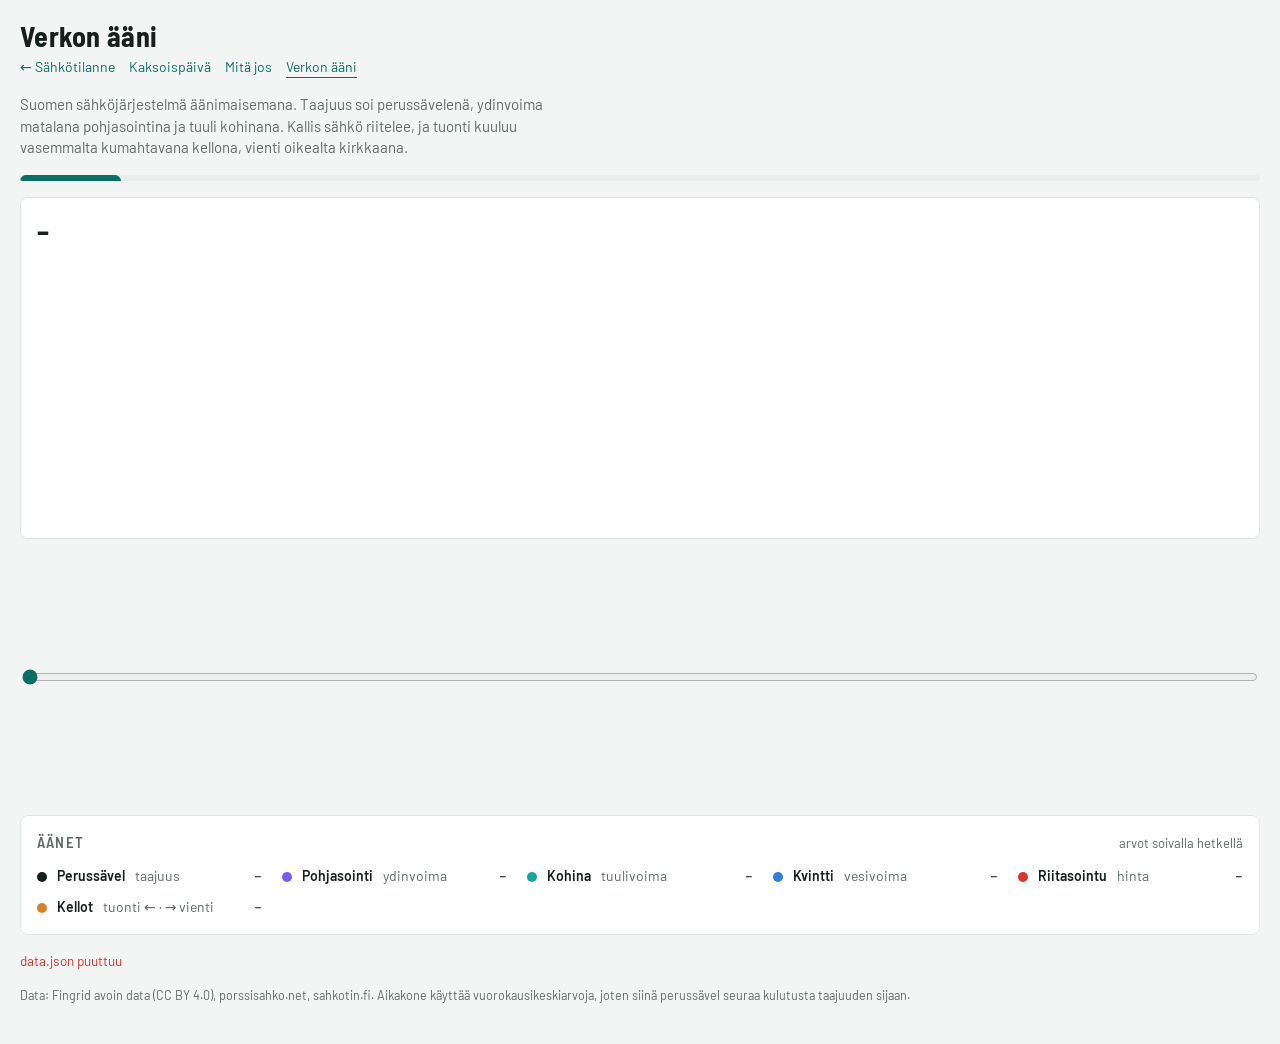
==== site/aani.html @ e2bba92e "Kaksoispäivä, Mitä jos -kone ja Verkon ääni; daily.json arkistoon Co-Authored-By: Claude Opus 5.5 <n" ====
<!doctype html>
<html lang="fi">
<head>
<meta charset="utf-8">
<meta name="viewport" content="width=device-width,initial-scale=1">
<title>Verkon ääni</title>
<link rel="stylesheet" href="https://fonts.googleapis.com/css2?family=Barlow:wght@400;500;600&family=Barlow+Semi+Condensed:wght@500;600;700&family=JetBrains+Mono:wght@400;500&display=swap">
<link rel="stylesheet" href="common.css">
<style>
.stage{position:relative;background:var(--panel);border:1px solid var(--line);border-radius:8px;overflow:hidden}
#cv{display:block;width:100%;height:340px}
.clock{position:absolute;left:16px;top:12px;font-family:var(--f-disp);font-size:28px;font-weight:700;pointer-events:none}
.clock small{display:block;font:500 13px var(--f-mono);color:var(--muted)}
.play{font:600 18px var(--f-disp);padding:10px 22px}
.bar{display:flex;flex-wrap:wrap;gap:10px 16px;align-items:center}
#scrub{flex:1 1 240px;accent-color:var(--accent)}
.voices{display:grid;grid-template-columns:repeat(auto-fit,minmax(200px,1fr));gap:10px 20px;margin:0;padding:0;list-style:none;font-size:14px}
.voices li{display:flex;gap:10px;align-items:baseline}
.voices i{flex:none;width:10px;height:10px;border-radius:50%;display:inline-block;transform:translateY(1px)}
.voices b{font-weight:600}
.voices span{color:var(--muted)}
.voices .num{margin-left:auto;color:var(--ink);font-family:var(--f-mono);font-size:13px}
@media (prefers-reduced-motion:reduce){#cv{height:200px}}
</style>
</head>
<body>
<div class="wrap">
<header>
  <div>
    <h1>Verkon ääni</h1>
    <nav class="nav"><a href="./">← Sähkötilanne</a><a href="kaksoispaiva.html">Kaksoispäivä</a><a href="mitajos.html">Mitä jos</a><a href="aani.html" aria-current="page">Verkon ääni</a></nav>
  </div>
</header>
<p class="lead">Suomen sähköjärjestelmä äänimaisemana. Taajuus soi perussävelenä, ydinvoima matalana pohjasointina ja tuuli kohinana. Kallis sähkö riitelee, ja tuonti kuuluu vasemmalta kumahtavana kellona, vienti oikealta kirkkaana.</p>

<div class="bar">
  <button class="btn primary play" id="play" type="button">▶ Soita</button>
  <select id="mode" aria-label="Tila">
    <option value="live">Viimeiset 24 h · 2 min silmukka</option>
    <option value="machine">Aikakone 2015 → nyt · 10 min</option>
  </select>
  <label class="hmeta" for="vol">Äänenvoimakkuus</label>
  <input type="range" id="vol" min="0" max="1" step="0.05" value="0.6" style="width:120px;accent-color:var(--accent)">
</div>

<div class="stage">
  <canvas id="cv" aria-label="Äänimaiseman visualisointi"></canvas>
  <div class="clock" id="clock">–<small id="clockSub"></small></div>
</div>
<input type="range" id="scrub" min="0" max="1000" value="0" aria-label="Kohta aikajanalla">

<section class="panel">
  <div class="head"><h2>Äänet</h2><span class="hmeta">arvot soivalla hetkellä</span></div>
  <ul class="voices">
    <li><i style="background:var(--ink)"></i><b>Perussävel</b> <span id="vfLbl">taajuus</span><span class="num" id="vF">–</span></li>
    <li><i style="background:var(--nuc)"></i><b>Pohjasointi</b> <span>ydinvoima</span><span class="num" id="vN">–</span></li>
    <li><i style="background:var(--wind)"></i><b>Kohina</b> <span>tuulivoima</span><span class="num" id="vW">–</span></li>
    <li><i style="background:var(--hyd)"></i><b>Kvintti</b> <span>vesivoima</span><span class="num" id="vH">–</span></li>
    <li><i style="background:var(--bad)"></i><b>Riitasointu</b> <span>hinta</span><span class="num" id="vP">–</span></li>
    <li><i style="background:var(--chp)"></i><b>Kellot</b> <span>tuonti ← · → vienti</span><span class="num" id="vI">–</span></li>
  </ul>
</section>
<div class="err" id="err"></div>
<footer>Data: Fingrid avoin data (CC BY 4.0), porssisahko.net, sahkotin.fi. Aikakone käyttää vuorokausikeskiarvoja, joten siinä perussävel seuraa kulutusta taajuuden sijaan.</footer>
</div>

<script src="lib.js"></script>
<script>
const MODES = { live:{dur:120}, machine:{dur:600} };
const A = { ctx:null, playing:false, mode:"live", frames:[], pos:0, t0:0, bellAcc:0, nodes:null };

// ---------- data ----------
async function buildLive(){
  const j=await getJSON("data.json"); if(!j) throw new Error("data.json puuttuu");
  const ser=id=>(j.rt[id]||[]);
  const at=(arr,t)=>{ let lo=0,hi=arr.length-1; if(hi<0) return null; if(t<=arr[0][0]) return arr[0][1]; if(t>=arr[hi][0]) return arr[hi][1];
    while(hi-lo>1){ const m=(lo+hi)>>1; if(arr[m][0]<=t) lo=m; else hi=m; } const a=arr[lo], b=arr[hi]; return a[1]+(b[1]-a[1])*(t-a[0])/(b[0]-a[0]); };
  const base = ser(177).length>100 ? ser(177) : ser(193);
  const prices=j.prices||[];
  const price=t=>{ const p=prices.find(p=>p[0]<=t&&t<p[1]); return p?p[2]*10/1.255:null; };
  return base.map(([t])=>({ t, f:at(ser(177),t), c:at(ser(193),t), w:at(ser(181),t), n:at(ser(188),t), h:at(ser(191),t), i:-(at(ser(194),t)||0), p:price(t),
    label:new Date(t).toLocaleTimeString("fi-FI",{hour:"2-digit",minute:"2-digit"}), sub:new Date(t).toLocaleDateString("fi-FI",{weekday:"short",day:"numeric",month:"numeric"}) }));
}
async function buildMachine(){
  const rows=await loadDaily(); if(!rows.length) throw new Error("Arkistoa ei löytynyt");
  return rows.map(r=>({ t:Date.parse(r.d), f:null, c:r.c, w:r.w, n:r.n, h:r.h, i:r.i, p:r.p,
    label:fiDate(r.d,{day:"numeric",month:"numeric",year:"numeric"}), sub:fiDate(r.d,{weekday:"long"}) }));
}
function frameAt(pos){
  if(!isFinite(pos)) pos=0;
  const F=A.frames, i=Math.min(F.length-2, Math.max(0, Math.floor(pos))), u=pos-i, a=F[i], b=F[i+1]||a;
  const L=k=> a[k]==null ? b[k] : b[k]==null ? a[k] : a[k]+(b[k]-a[k])*u;
  return { f:L("f"), c:L("c"), w:L("w"), n:L("n"), h:L("h"), i:L("i"), p:L("p"), label:a.label, sub:a.sub };
}

// ---------- ääni ----------
function noiseBuffer(ctx){
  const len=ctx.sampleRate*3, buf=ctx.createBuffer(2,len,ctx.sampleRate);
  for(let ch=0;ch<2;ch++){ const d=buf.getChannelData(ch); let b=0; for(let i=0;i<len;i++){ b=0.97*b+0.03*(Math.random()*2-1); d[i]=b*4; } }
  return buf;
}
function setup(){
  const ctx=new (window.AudioContext||window.webkitAudioContext)();
  const master=ctx.createGain(); master.gain.value=+$("vol").value;
  const comp=ctx.createDynamicsCompressor(); master.connect(comp).connect(ctx.destination);
  const verb=ctx.createConvolver(); { const len=ctx.sampleRate*2.5, ir=ctx.createBuffer(2,len,ctx.sampleRate); for(let c=0;c<2;c++){ const d=ir.getChannelData(c); for(let i=0;i<len;i++) d[i]=(Math.random()*2-1)*Math.pow(1-i/len,3); } verb.buffer=ir; }
  const wet=ctx.createGain(); wet.gain.value=0.35; verb.connect(wet).connect(master);
  const osc=(type,freq,dest,g=0)=>{ const o=ctx.createOscillator(); o.type=type; o.frequency.value=freq; const gn=ctx.createGain(); gn.gain.value=g; o.connect(gn).connect(dest); o.start(); return {o,g:gn}; };
  // pohjasointi: kaksi hieman eri vireistä sahaa alipäästön läpi
  const lp=ctx.createBiquadFilter(); lp.type="lowpass"; lp.frequency.value=260; lp.connect(master); lp.connect(verb);
  const nucA=osc("sawtooth",55,lp), nucB=osc("sawtooth",55.4,lp);
  // perussävel ja riitasointu
  const tone=osc("sine",220,master), toneVerb=ctx.createGain(); toneVerb.gain.value=0.5; tone.g.connect(toneVerb).connect(verb);
  const dis=osc("triangle",311,master); dis.g.connect(verb);
  const hyd=osc("sine",330,master); hyd.g.connect(verb);
  const crystal=osc("sine",1760,verb);
  // tuuli
  const ns=ctx.createBufferSource(); ns.buffer=noiseBuffer(ctx); ns.loop=true;
  const bp=ctx.createBiquadFilter(); bp.type="bandpass"; bp.Q.value=0.8; bp.frequency.value=500;
  const wg=ctx.createGain(); wg.gain.value=0; ns.connect(bp).connect(wg); wg.connect(master); wg.connect(verb); ns.start();
  A.nodes={ctx,master,nucA,nucB,tone,dis,hyd,crystal,bp,wg,verb};
}
function bell(freq, pan){
  const {ctx,master,verb}=A.nodes, t=ctx.currentTime;
  const o=ctx.createOscillator(), o2=ctx.createOscillator(), g=ctx.createGain(), p=ctx.createStereoPanner();
  o.type="sine"; o.frequency.value=freq; o2.type="sine"; o2.frequency.value=freq*2.76;
  const g2=ctx.createGain(); g2.gain.value=0.3; o2.connect(g2).connect(g);
  g.gain.setValueAtTime(0.0001,t); g.gain.exponentialRampToValueAtTime(0.09,t+0.01); g.gain.exponentialRampToValueAtTime(0.0001,t+2.4);
  p.pan.value=pan; o.connect(g).connect(p); p.connect(master); p.connect(verb);
  o.start(t); o2.start(t); o.stop(t+2.5); o2.stop(t+2.5);
}
const clamp=(x,a=0,b=1)=>Math.max(a,Math.min(b,x));
function voice(fr, dt){
  const N=A.nodes, t=N.ctx.currentTime, k=0.25;
  const base = fr.f!=null ? 220*Math.pow(2,(fr.f-50)*5) : 165*Math.pow(2,((fr.c||9500)-9500)/4000);
  N.tone.o.frequency.setTargetAtTime(base,t,k); N.tone.g.gain.setTargetAtTime(0.07,t,k);
  N.dis.o.frequency.setTargetAtTime(base*1.414,t,k); N.dis.g.gain.setTargetAtTime(clamp(((fr.p??0)-80)/250)*0.06,t,k);
  N.hyd.o.frequency.setTargetAtTime(base*1.5,t,k); N.hyd.g.gain.setTargetAtTime(clamp((fr.h||0)/3200)*0.035,t,k);
  N.crystal.g.gain.setTargetAtTime((fr.p!=null&&fr.p<=0)?0.025:0,t,k);
  const nucG=clamp((fr.n||0)/4400)*0.06; N.nucA.g.gain.setTargetAtTime(nucG,t,k); N.nucB.g.gain.setTargetAtTime(nucG,t,k);
  const wn=clamp((fr.w||0)/(A.mode==="live"?8000:6000));
  N.wg.gain.setTargetAtTime(wn*0.22,t,k); N.bp.frequency.setTargetAtTime(300+wn*1400,t,k);
  A.bellAcc += Math.abs(fr.i||0)/1000*dt*0.8;
  if(A.bellAcc>=1){ A.bellAcc=0; (fr.i||0)>0 ? bell(196,-0.7) : bell(784,0.7); }
}

// ---------- kuva ----------
const cv=$("cv"), g2=cv.getContext("2d");
function draw(){
  const dpr=devicePixelRatio||1, W=cv.clientWidth, H=cv.clientHeight;
  if(!W||!H) return;
  if(cv.width!==W*dpr){ cv.width=W*dpr; cv.height=H*dpr; }
  g2.setTransform(dpr,0,0,dpr,0,0); g2.clearRect(0,0,W,H);
  const F=A.frames; if(F.length<2) return;
  const ch=[ {k:"n",c:"--nuc",max:4600}, {k:"h",c:"--hyd",max:3300}, {k:"w",c:"--wind",max:A.mode==="live"?8000:6000}, {k:"p",c:"--bad",max:300}, {k:"i",c:"--chp",max:4000,sym:true} ];
  const top=60, band=(H-top-16)/ch.length, span=A.mode==="live"?120:200;   // näkyvä ikkuna kehyksinä
  const x0=A.pos-span*0.75;
  ch.forEach((c,ci)=>{
    const y0=top+ci*band, col=css(c.c);
    g2.strokeStyle=css("--grid"); g2.lineWidth=1; g2.beginPath(); g2.moveTo(0,y0+band-2); g2.lineTo(W,y0+band-2); g2.stroke();
    g2.beginPath(); let started=false;
    for(let px=0;px<=W;px+=2){
      const pos=x0+px/W*span; if(pos<0||pos>F.length-1) continue;
      const v=frameAt(pos)[c.k]; if(v==null) continue;
      const nv=c.sym ? 0.5+clamp(v/c.max,-1,1)/2 : clamp(v/c.max);
      const y=y0+band-4-nv*(band-8);
      started?g2.lineTo(px,y):(g2.moveTo(px,y),started=true);
    }
    g2.strokeStyle=col; g2.lineWidth=2; g2.globalAlpha=1; g2.stroke();
  });
  const ph=W*0.75; g2.strokeStyle=css("--ink"); g2.globalAlpha=.6; g2.lineWidth=1.5; g2.beginPath(); g2.moveTo(ph,top-6); g2.lineTo(ph,H-10); g2.stroke(); g2.globalAlpha=1;
  // taajuuspallo
  const fr=frameAt(A.pos);
  if(fr.f!=null){ const dx=clamp((fr.f-50)/0.1,-1,1); g2.fillStyle=Math.abs(fr.f-50)>0.1?css("--bad"):css("--accent"); g2.beginPath(); g2.arc(W-90+dx*60,30,8,0,7); g2.fill();
    g2.fillStyle=css("--muted"); g2.font="11px "+css("--f-mono"); g2.textAlign="center"; g2.fillText("49,9",W-150,52); g2.fillText("50,0",W-90,52); g2.fillText("50,1",W-30,52); }
}
function readout(fr){
  $("clock").firstChild.textContent=fr.label; $("clockSub").textContent=fr.sub||"";
  $("vF").textContent = fr.f!=null ? fmt(fr.f,3)+" Hz" : fmt(fr.c)+" MW"; $("vfLbl").textContent = fr.f!=null ? "taajuus" : "kulutus";
  $("vN").textContent=fmt(fr.n)+" MW"; $("vW").textContent=fmt(fr.w)+" MW"; $("vH").textContent=fmt(fr.h)+" MW";
  $("vP").textContent=fr.p==null?"–":fmt(fr.p,1)+" €/MWh"; $("vI").textContent=(fr.i>=0?"← ":"→ ")+fmt(Math.abs(fr.i||0))+" MW";
}

// ---------- ohjaus ----------
let last=0;
function loop(now){
  if(A.playing){
    const dt=Math.min(0.1,(now-last)/1000); last=now;
    A.pos += dt*(A.frames.length-1)/MODES[A.mode].dur;
    if(A.pos>=A.frames.length-1) A.pos = A.mode==="live" ? 0 : A.frames.length-1;
    if(A.mode==="machine" && A.pos>=A.frames.length-1) stop();
    const fr=frameAt(A.pos); voice(fr,dt); readout(fr);
    $("scrub").value=Math.round(A.pos/(A.frames.length-1)*1000);
  }
  draw();
  requestAnimationFrame(loop);
}
async function load(mode){
  A.mode=mode; $("err").textContent="";
  try{ A.frames = mode==="live" ? await buildLive() : await buildMachine(); }
  catch(e){ A.frames=[]; $("err").textContent=e.message; return; }
  A.pos = 0; readout(frameAt(0));
}
function stop(){ A.playing=false; $("play").textContent="▶ Soita"; if(A.nodes) A.nodes.master.gain.setTargetAtTime(0,A.nodes.ctx.currentTime,0.2); }
$("play").onclick=async()=>{
  if(!A.frames.length) return;
  if(A.playing){ stop(); return; }
  if(!A.nodes) setup();
  await A.nodes.ctx.resume();
  A.nodes.master.gain.setTargetAtTime(+$("vol").value,A.nodes.ctx.currentTime,0.3);
  if(A.mode==="machine" && A.pos>=A.frames.length-1) A.pos=0;
  A.playing=true; last=performance.now(); $("play").textContent="❚❚ Pysäytä";
};
$("vol").oninput=()=>{ if(A.nodes&&A.playing) A.nodes.master.gain.setTargetAtTime(+$("vol").value,A.nodes.ctx.currentTime,0.1); };
$("mode").onchange=async()=>{ const was=A.playing; stop(); await load($("mode").value); if(was) $("play").click(); };
$("scrub").oninput=()=>{ if(A.frames.length){ A.pos=+$("scrub").value/1000*(A.frames.length-1); readout(frameAt(A.pos)); } };
load("live").then(()=>requestAnimationFrame(loop));
</script>
</body>
</html>
---- site/common.css ----
/* Layout: control-room board. Status strip on top, then "nyt" tiles, mix + transfers, 48 h outlook, reserves. */
:root{
  --bg:#f3f5f4; --panel:#ffffff; --ink:#15201d; --muted:#5d6b67; --line:#dfe5e3; --grid:#e9eeec;
  --accent:#0b6e63;
  --nuc:#7a5af5; --hyd:#2f7fd8; --wind:#16a39a; --chp:#d9822b; --ind:#b4542f; --oth:#9aa5a2; --sun:#e6b400;
  --ok:#1f9d55; --warn:#d99a00; --bad:#d4372c; --blk:#222; --rest:#2f6fd8;
  --pos:#1f9d55; --neg:#d4372c;
  --f-disp:"Barlow Semi Condensed","Arial Narrow",Arial,sans-serif;
  --f-body:"Barlow",system-ui,-apple-system,"Segoe UI",sans-serif;
  --f-mono:"JetBrains Mono",ui-monospace,Menlo,Consolas,monospace;
  color-scheme:light;
}
@media (prefers-color-scheme:dark){:root:not([data-theme="light"]){
  --bg:#0e1514; --panel:#151f1d; --ink:#e4ece9; --muted:#8e9d99; --line:#24312e; --grid:#1d2826;
  --accent:#3cc2b1; --nuc:#9c86ff; --hyd:#5aa2f0; --wind:#2cc4b9; --chp:#f0a050; --ind:#d77551; --oth:#6f7d79; --sun:#f2cc3a;
  --ok:#3ccf7a; --warn:#f0b730; --bad:#ff6355; --blk:#000; --rest:#5a95f0; --pos:#3ccf7a; --neg:#ff6355;
  color-scheme:dark}}
:root[data-theme="dark"]{
  --bg:#0e1514; --panel:#151f1d; --ink:#e4ece9; --muted:#8e9d99; --line:#24312e; --grid:#1d2826;
  --accent:#3cc2b1; --nuc:#9c86ff; --hyd:#5aa2f0; --wind:#2cc4b9; --chp:#f0a050; --ind:#d77551; --oth:#6f7d79; --sun:#f2cc3a;
  --ok:#3ccf7a; --warn:#f0b730; --bad:#ff6355; --blk:#000; --rest:#5a95f0; --pos:#3ccf7a; --neg:#ff6355;
  color-scheme:dark}
*{box-sizing:border-box}
html,body{margin:0}
body{background:var(--bg);color:var(--ink);font:15px/1.45 var(--f-body);
  padding-left:max(16px,env(safe-area-inset-left,0px));padding-right:max(16px,env(safe-area-inset-right,0px));padding-block:16px 40px}
.wrap{max-width:1240px;margin:0 auto;display:flex;flex-direction:column;gap:16px}
h1,h2{font-family:var(--f-disp);margin:0;text-wrap:balance}
h1{font-size:28px;font-weight:700;letter-spacing:.01em}
h2{font-size:15px;font-weight:600;text-transform:uppercase;letter-spacing:.08em;color:var(--muted)}
.mono,.num{font-family:var(--f-mono);font-variant-numeric:tabular-nums}
header{display:flex;flex-wrap:wrap;align-items:center;justify-content:space-between;gap:12px}
.hmeta{display:flex;flex-wrap:wrap;gap:10px;align-items:center;color:var(--muted);font-size:13px}
button,input{font:inherit}
.btn{border:1px solid var(--line);background:var(--panel);color:var(--ink);border-radius:6px;padding:6px 12px;cursor:pointer}
.btn:hover{border-color:var(--accent)}
.btn:focus-visible,input:focus-visible{outline:2px solid var(--accent);outline-offset:2px}
.btn.primary{background:var(--accent);border-color:var(--accent);color:var(--bg)}

.status{display:flex;align-items:center;gap:14px;background:var(--panel);border:1px solid var(--line);border-radius:8px;padding:12px 16px;flex-wrap:wrap}
.lamp{width:14px;height:14px;border-radius:50%;background:var(--oth);box-shadow:0 0 0 4px color-mix(in srgb,var(--oth) 25%,transparent);flex:none}
.status b{font-family:var(--f-disp);font-size:18px}
.status .sub{color:var(--muted);font-size:13px}

.tiles{display:grid;grid-template-columns:repeat(auto-fit,minmax(170px,1fr));gap:1px;background:var(--line);border:1px solid var(--line);border-radius:8px;overflow:hidden}
.tile{background:var(--panel);padding:14px 16px;display:flex;flex-direction:column;gap:2px;min-width:0}
.tile .lbl{font-size:12px;text-transform:uppercase;letter-spacing:.07em;color:var(--muted)}
.tile .val{font-family:var(--f-disp);font-size:32px;font-weight:600;line-height:1.1;font-variant-numeric:tabular-nums}
.tile .val small{font-size:15px;font-weight:500;color:var(--muted);margin-left:4px}
.tile .note{font-size:12.5px;color:var(--muted)}

.grid2{display:grid;grid-template-columns:minmax(0,1.7fr) minmax(0,1fr);gap:16px}
@media (max-width:860px){.grid2{grid-template-columns:minmax(0,1fr)}}
.panel{background:var(--panel);border:1px solid var(--line);border-radius:8px;padding:16px;display:flex;flex-direction:column;gap:12px;min-width:0}
.panel .head{display:flex;justify-content:space-between;align-items:baseline;gap:8px;flex-wrap:wrap}
.legend{display:flex;flex-wrap:wrap;gap:6px 14px;font-size:13px}
.legend span{display:inline-flex;align-items:center;gap:6px}
.legend i{width:10px;height:10px;border-radius:2px;display:inline-block}
.legend .num{color:var(--muted)}
.chart{width:100%;min-height:200px}
.chart svg{display:block;width:100%;height:auto}
.chart text{fill:var(--muted);font:11px var(--f-mono)}

.insights{display:flex;flex-direction:column;gap:8px;margin:0;padding:0;list-style:none}
.insights li{display:flex;gap:10px;align-items:flex-start;font-size:14.5px}
.insights li::before{content:"";flex:none;width:8px;height:8px;margin-top:7px;border-radius:50%;background:var(--sev,var(--accent))}

table{width:100%;border-collapse:collapse;font-size:14px}
td,th{padding:6px 4px;border-bottom:1px solid var(--grid);text-align:left}
th{font-weight:500;color:var(--muted);font-size:12px;text-transform:uppercase;letter-spacing:.06em}
td.num,th.num{text-align:right}

.err{color:var(--bad);font-size:13.5px}
.empty{color:var(--muted);font-size:14px;padding:30px 0;text-align:center}
footer{color:var(--muted);font-size:12.5px}
footer a{color:var(--accent)}
@media (prefers-reduced-motion:reduce){*{transition:none!important}}

.chip{display:inline-block;font-size:11.5px;font-weight:600;letter-spacing:.04em;text-transform:uppercase;padding:2px 7px;border-radius:999px;border:1px solid currentColor;white-space:nowrap}
.chip.on{color:var(--bad)} .chip.plan{color:var(--warn)} .chip.soon{color:var(--muted)}
.bar{height:6px;border-radius:3px;background:var(--grid);overflow:hidden;min-width:60px}
.bar i{display:block;height:100%;background:var(--bad)}
.umm td{vertical-align:top}
.umm .reason{color:var(--muted);font-size:12.5px}
.stale{color:var(--warn)}
.hctl{display:flex;flex-wrap:wrap;gap:8px;align-items:center}
.hctl input{font:14px var(--f-mono);padding:5px 8px;border:1px solid var(--line);border-radius:6px;background:var(--panel);color:var(--ink)}
.seg{display:inline-flex}
.seg .btn{border-radius:0}.seg .btn:first-child{border-radius:6px 0 0 6px}.seg .btn:last-child{border-radius:0 6px 6px 0;margin-left:-1px}
.seg .btn[aria-pressed="true"]{background:var(--accent);border-color:var(--accent);color:var(--bg)}
#hTiles .val{font-size:24px}
.util{display:grid;grid-template-columns:minmax(90px,auto) minmax(0,1fr) auto auto;gap:10px 14px;align-items:center}
.util .nm{font-weight:500}
.util .sub{display:block;font-size:12px;color:var(--muted);font-weight:400}
.util .track{position:relative;height:14px;border-radius:3px;background:var(--grid);overflow:hidden}
.util .range{position:absolute;top:0;bottom:0;opacity:.28}
.util .fill{position:absolute;left:0;top:3px;bottom:3px;border-radius:2px}
.util .avail{position:absolute;top:-1px;bottom:-1px;width:0;border-left:2px dashed var(--ink)}
.util .mw{font-family:var(--f-mono);font-size:13px;color:var(--muted);text-align:right;white-space:nowrap}
.util .pct{font-family:var(--f-disp);font-size:20px;font-weight:600;text-align:right;min-width:3.2em;font-variant-numeric:tabular-nums}
@media (max-width:560px){.util{grid-template-columns:minmax(0,1fr) auto}.util .track{grid-column:1/-1;order:3}.util .mw{display:none}}
/* alasivut */
.nav{display:flex;flex-wrap:wrap;gap:6px 14px;font-size:14px}
.nav a{color:var(--accent);text-decoration:none;border-bottom:1px solid transparent}
.nav a:hover,.nav a[aria-current="page"]{border-bottom-color:var(--accent)}
.lead{max-width:68ch;color:var(--muted);margin:0}
.slider{display:grid;grid-template-columns:minmax(0,1fr) auto;gap:2px 10px;align-items:center}
.slider label{font-weight:500}
.slider output{font-family:var(--f-mono);font-variant-numeric:tabular-nums;color:var(--accent);text-align:right}
.slider input{grid-column:1/-1;width:100%;accent-color:var(--accent)}
.slider small{grid-column:1/-1;color:var(--muted);font-size:12.5px}
.controls{display:grid;grid-template-columns:repeat(auto-fit,minmax(220px,1fr));gap:16px 24px}
.delta.up{color:var(--bad)} .delta.down{color:var(--ok)}
select{font:14px var(--f-body);padding:5px 8px;border:1px solid var(--line);border-radius:6px;background:var(--panel);color:var(--ink)}
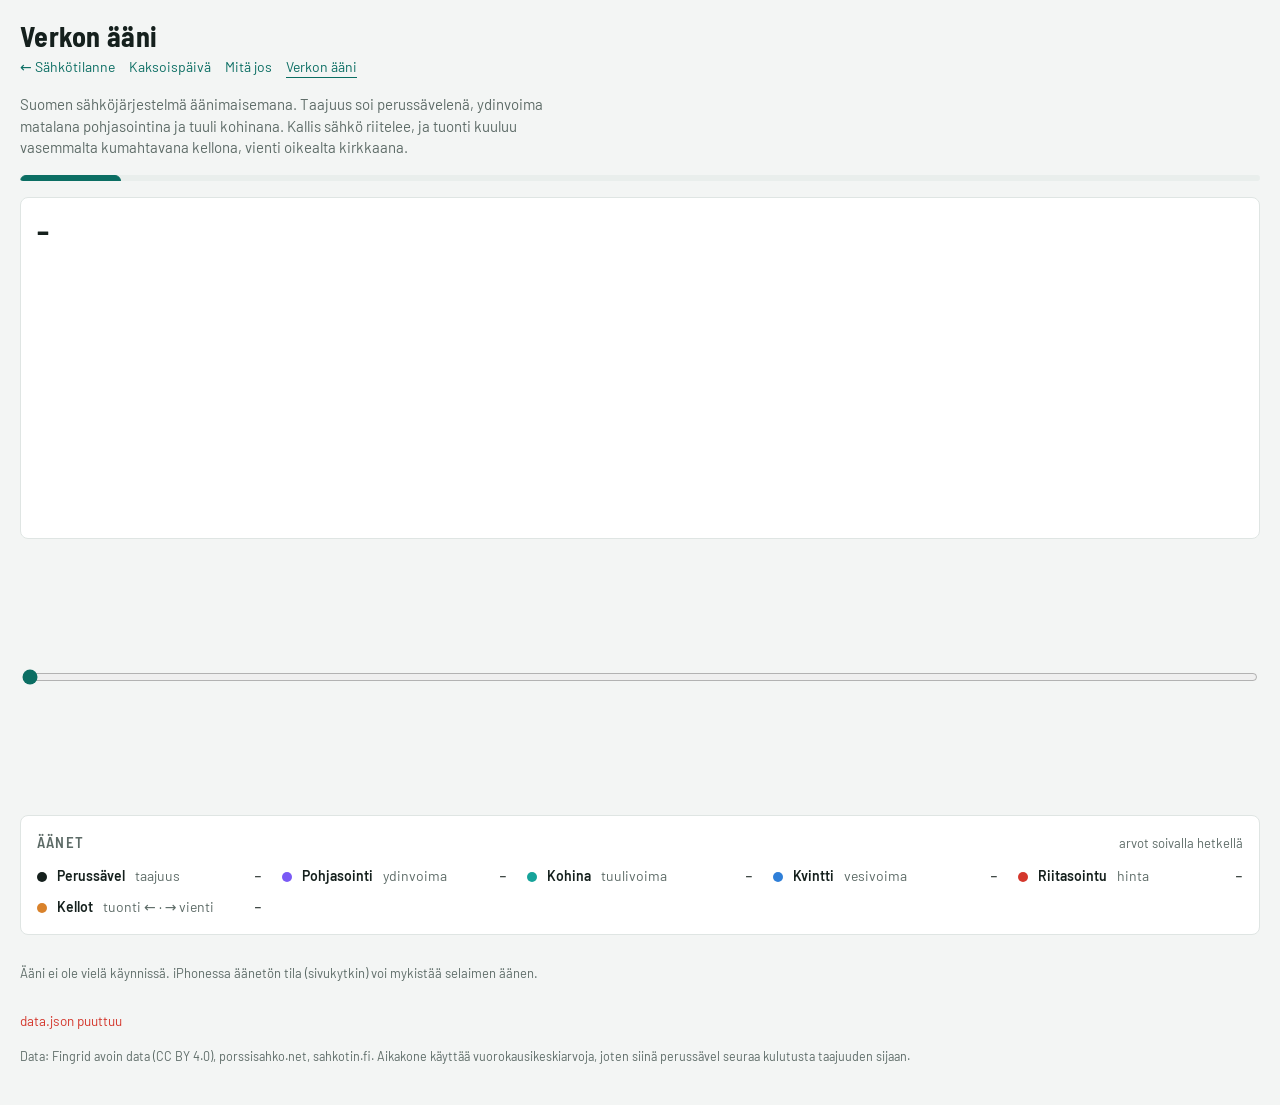
==== commit cbb234f6: "Verkon ääni: kovemmat tasot, puhelimelle kuuluva pohjasointi, iOS-äänettömän tilan ohitus ja tilariv" ====
--- a/site/aani.html
+++ b/site/aani.html
@@ -40,7 +40,7 @@
     <option value="machine">Aikakone 2015 → nyt · 10 min</option>
   </select>
   <label class="hmeta" for="vol">Äänenvoimakkuus</label>
-  <input type="range" id="vol" min="0" max="1" step="0.05" value="0.6" style="width:120px;accent-color:var(--accent)">
+  <input type="range" id="vol" min="0" max="1" step="0.05" value="0.8" style="width:120px;accent-color:var(--accent)">
 </div>
 
 <div class="stage">
@@ -60,6 +60,7 @@
     <li><i style="background:var(--chp)"></i><b>Kellot</b> <span>tuonti ← · → vienti</span><span class="num" id="vI">–</span></li>
   </ul>
 </section>
+<p class="hmeta" id="audioState" role="status">Ääni ei ole vielä käynnissä. iPhonessa äänetön tila (sivukytkin) voi mykistää selaimen äänen.</p>
 <div class="err" id="err"></div>
 <footer>Data: Fingrid avoin data (CC BY 4.0), porssisahko.net, sahkotin.fi. Aikakone käyttää vuorokausikeskiarvoja, joten siinä perussävel seuraa kulutusta taajuuden sijaan.</footer>
 </div>
@@ -102,15 +103,15 @@
 function setup(){
   const ctx=new (window.AudioContext||window.webkitAudioContext)();
   const master=ctx.createGain(); master.gain.value=+$("vol").value;
-  const comp=ctx.createDynamicsCompressor(); master.connect(comp).connect(ctx.destination);
+  const comp=ctx.createDynamicsCompressor(); const makeup=ctx.createGain(); makeup.gain.value=2.2; master.connect(comp).connect(makeup).connect(ctx.destination);
   const verb=ctx.createConvolver(); { const len=ctx.sampleRate*2.5, ir=ctx.createBuffer(2,len,ctx.sampleRate); for(let c=0;c<2;c++){ const d=ir.getChannelData(c); for(let i=0;i<len;i++) d[i]=(Math.random()*2-1)*Math.pow(1-i/len,3); } verb.buffer=ir; }
   const wet=ctx.createGain(); wet.gain.value=0.35; verb.connect(wet).connect(master);
   const osc=(type,freq,dest,g=0)=>{ const o=ctx.createOscillator(); o.type=type; o.frequency.value=freq; const gn=ctx.createGain(); gn.gain.value=g; o.connect(gn).connect(dest); o.start(); return {o,g:gn}; };
   // pohjasointi: kaksi hieman eri vireistä sahaa alipäästön läpi
-  const lp=ctx.createBiquadFilter(); lp.type="lowpass"; lp.frequency.value=260; lp.connect(master); lp.connect(verb);
-  const nucA=osc("sawtooth",55,lp), nucB=osc("sawtooth",55.4,lp);
+  const lp=ctx.createBiquadFilter(); lp.type="lowpass"; lp.frequency.value=700; lp.connect(master); lp.connect(verb);
+  const nucA=osc("sawtooth",110,lp), nucB=osc("sawtooth",110.6,lp);
   // perussävel ja riitasointu
-  const tone=osc("sine",220,master), toneVerb=ctx.createGain(); toneVerb.gain.value=0.5; tone.g.connect(toneVerb).connect(verb);
+  const tone=osc("triangle",220,master), toneVerb=ctx.createGain(); toneVerb.gain.value=0.5; tone.g.connect(toneVerb).connect(verb);
   const dis=osc("triangle",311,master); dis.g.connect(verb);
   const hyd=osc("sine",330,master); hyd.g.connect(verb);
   const crystal=osc("sine",1760,verb);
@@ -125,7 +126,7 @@
   const o=ctx.createOscillator(), o2=ctx.createOscillator(), g=ctx.createGain(), p=ctx.createStereoPanner();
   o.type="sine"; o.frequency.value=freq; o2.type="sine"; o2.frequency.value=freq*2.76;
   const g2=ctx.createGain(); g2.gain.value=0.3; o2.connect(g2).connect(g);
-  g.gain.setValueAtTime(0.0001,t); g.gain.exponentialRampToValueAtTime(0.09,t+0.01); g.gain.exponentialRampToValueAtTime(0.0001,t+2.4);
+  g.gain.setValueAtTime(0.0001,t); g.gain.exponentialRampToValueAtTime(0.22,t+0.01); g.gain.exponentialRampToValueAtTime(0.0001,t+2.4);
   p.pan.value=pan; o.connect(g).connect(p); p.connect(master); p.connect(verb);
   o.start(t); o2.start(t); o.stop(t+2.5); o2.stop(t+2.5);
 }
@@ -133,13 +134,13 @@
 function voice(fr, dt){
   const N=A.nodes, t=N.ctx.currentTime, k=0.25;
   const base = fr.f!=null ? 220*Math.pow(2,(fr.f-50)*5) : 165*Math.pow(2,((fr.c||9500)-9500)/4000);
-  N.tone.o.frequency.setTargetAtTime(base,t,k); N.tone.g.gain.setTargetAtTime(0.07,t,k);
-  N.dis.o.frequency.setTargetAtTime(base*1.414,t,k); N.dis.g.gain.setTargetAtTime(clamp(((fr.p??0)-80)/250)*0.06,t,k);
-  N.hyd.o.frequency.setTargetAtTime(base*1.5,t,k); N.hyd.g.gain.setTargetAtTime(clamp((fr.h||0)/3200)*0.035,t,k);
+  N.tone.o.frequency.setTargetAtTime(base,t,k); N.tone.g.gain.setTargetAtTime(0.16,t,k);
+  N.dis.o.frequency.setTargetAtTime(base*1.414,t,k); N.dis.g.gain.setTargetAtTime(clamp(((fr.p??0)-80)/250)*0.12,t,k);
+  N.hyd.o.frequency.setTargetAtTime(base*1.5,t,k); N.hyd.g.gain.setTargetAtTime(clamp((fr.h||0)/3200)*0.07,t,k);
   N.crystal.g.gain.setTargetAtTime((fr.p!=null&&fr.p<=0)?0.025:0,t,k);
-  const nucG=clamp((fr.n||0)/4400)*0.06; N.nucA.g.gain.setTargetAtTime(nucG,t,k); N.nucB.g.gain.setTargetAtTime(nucG,t,k);
+  const nucG=clamp((fr.n||0)/4400)*0.09; N.nucA.g.gain.setTargetAtTime(nucG,t,k); N.nucB.g.gain.setTargetAtTime(nucG,t,k);
   const wn=clamp((fr.w||0)/(A.mode==="live"?8000:6000));
-  N.wg.gain.setTargetAtTime(wn*0.22,t,k); N.bp.frequency.setTargetAtTime(300+wn*1400,t,k);
+  N.wg.gain.setTargetAtTime(0.02+wn*0.35,t,k); N.bp.frequency.setTargetAtTime(300+wn*1400,t,k);
   A.bellAcc += Math.abs(fr.i||0)/1000*dt*0.8;
   if(A.bellAcc>=1){ A.bellAcc=0; (fr.i||0)>0 ? bell(196,-0.7) : bell(784,0.7); }
 }
@@ -202,11 +203,23 @@
   A.pos = 0; readout(frameAt(0));
 }
 function stop(){ A.playing=false; $("play").textContent="▶ Soita"; if(A.nodes) A.nodes.master.gain.setTargetAtTime(0,A.nodes.ctx.currentTime,0.2); }
+// iOS: hiljainen <audio>-silmukka siirtää äänen mediakanavalle, jolloin äänetön tila ei mykistä Web Audiota
+function unlockIOS(){
+  if(A.unlock) return;
+  const sr=8000, n=sr/2, buf=new ArrayBuffer(44+n*2), v=new DataView(buf), w=(o,str)=>[...str].forEach((c,i)=>v.setUint8(o+i,c.charCodeAt(0)));
+  w(0,"RIFF"); v.setUint32(4,36+n*2,true); w(8,"WAVEfmt "); v.setUint32(16,16,true); v.setUint16(20,1,true); v.setUint16(22,1,true);
+  v.setUint32(24,sr,true); v.setUint32(28,sr*2,true); v.setUint16(32,2,true); v.setUint16(34,16,true); w(36,"data"); v.setUint32(40,n*2,true);
+  const el=document.createElement("audio"); el.src=URL.createObjectURL(new Blob([buf],{type:"audio/wav"})); el.loop=true; el.setAttribute("playsinline","");
+  el.play().catch(()=>{}); A.unlock=el;
+}
+function audioStatus(msg){ $("audioState").textContent=msg; }
 $("play").onclick=async()=>{
-  if(!A.frames.length) return;
+  if(!A.frames.length){ audioStatus("Dataa ei ole ladattu, joten soitettavaa ei ole. Päivitä sivu."); return; }
   if(A.playing){ stop(); return; }
   if(!A.nodes) setup();
-  await A.nodes.ctx.resume();
+  unlockIOS();
+  try{ await A.nodes.ctx.resume(); }catch(e){}
+  audioStatus(A.nodes.ctx.state==="running" ? "Ääni käynnissä. Jos et kuule mitään, tarkista laitteen äänenvoimakkuus ja iPhonessa äänetön tila." : `Selain ei käynnistänyt ääntä (tila: ${A.nodes.ctx.state}). Kokeile painaa Soita uudelleen.`);
   A.nodes.master.gain.setTargetAtTime(+$("vol").value,A.nodes.ctx.currentTime,0.3);
   if(A.mode==="machine" && A.pos>=A.frames.length-1) A.pos=0;
   A.playing=true; last=performance.now(); $("play").textContent="❚❚ Pysäytä";
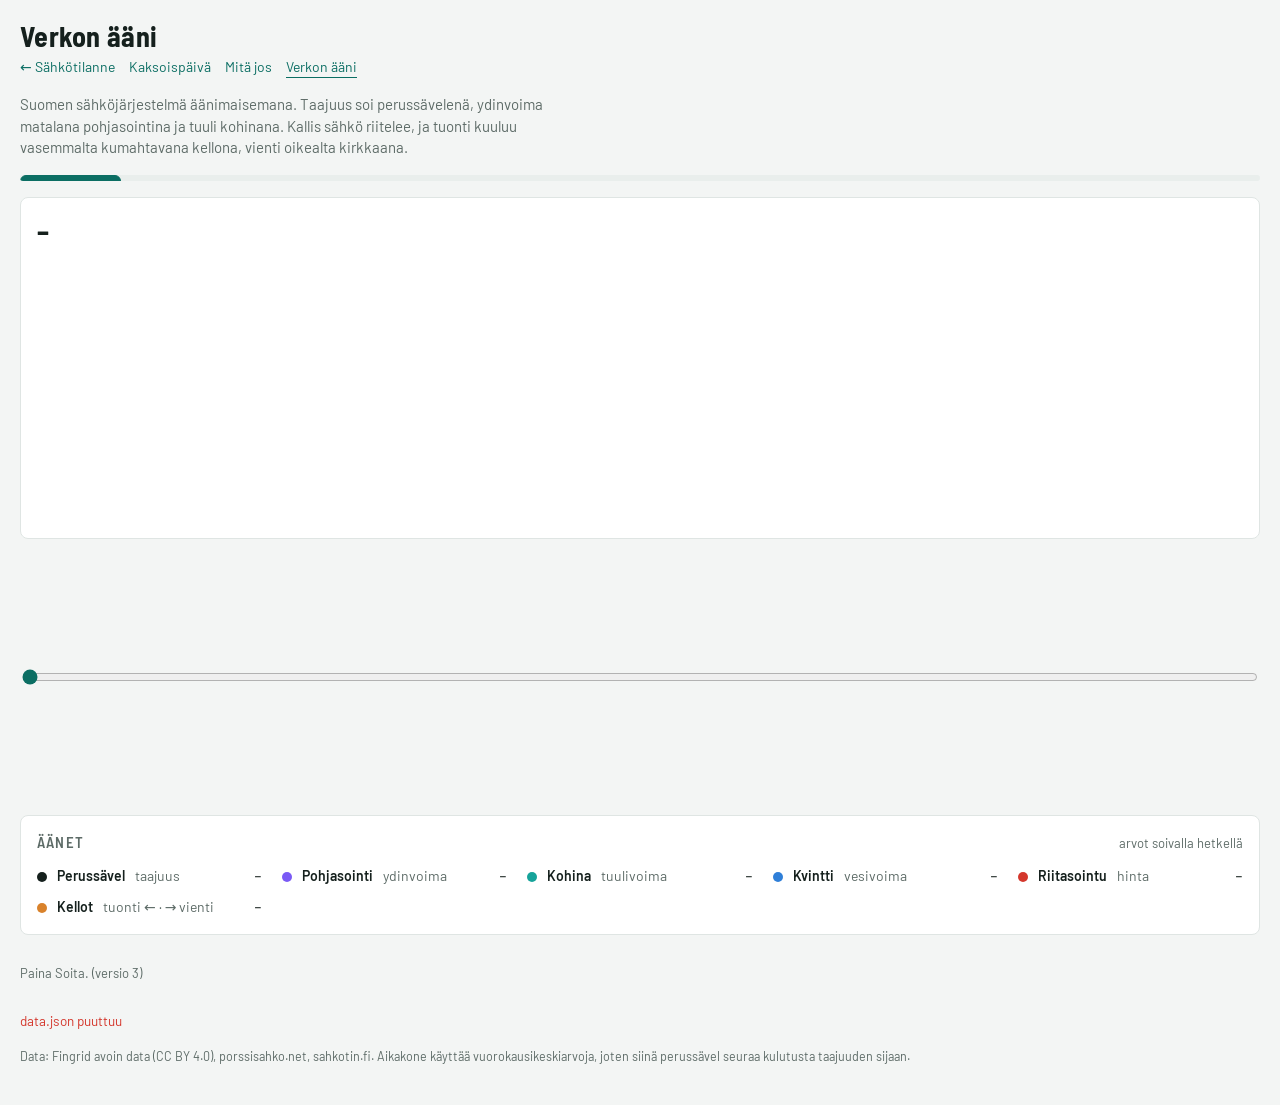
==== commit 1a2044d9: "Verkon ääni: virheet näkyviin tilariville Co-Authored-By: Claude Opus 5.5 <noreply@anthropic.com> Cl" ====
--- a/site/aani.html
+++ b/site/aani.html
@@ -60,7 +60,7 @@
     <li><i style="background:var(--chp)"></i><b>Kellot</b> <span>tuonti ← · → vienti</span><span class="num" id="vI">–</span></li>
   </ul>
 </section>
-<p class="hmeta" id="audioState" role="status">Ääni ei ole vielä käynnissä. iPhonessa äänetön tila (sivukytkin) voi mykistää selaimen äänen.</p>
+<p class="hmeta" id="audioState" role="status">Paina Soita. (versio 3)</p>
 <div class="err" id="err"></div>
 <footer>Data: Fingrid avoin data (CC BY 4.0), porssisahko.net, sahkotin.fi. Aikakone käyttää vuorokausikeskiarvoja, joten siinä perussävel seuraa kulutusta taajuuden sijaan.</footer>
 </div>
@@ -213,17 +213,22 @@
   el.play().catch(()=>{}); A.unlock=el;
 }
 function audioStatus(msg){ $("audioState").textContent=msg; }
-$("play").onclick=async()=>{
+addEventListener("error",e=>audioStatus("Virhe: "+(e.message||e.error)));
+addEventListener("unhandledrejection",e=>audioStatus("Virhe: "+(e.reason&&e.reason.message||e.reason)));
+if(!(window.AudioContext||window.webkitAudioContext)) audioStatus("Tämä selain ei tue Web Audiota, joten ääni ei toimi tässä näkymässä. Avaa sivu Chromessa.");
+$("play").onclick=async()=>{ try{ await playClick(); }catch(e){ audioStatus("Äänen käynnistys epäonnistui: "+(e&&e.message||e)); console.error(e); } };
+async function playClick(){
+  audioStatus("Käynnistetään ääntä…");
   if(!A.frames.length){ audioStatus("Dataa ei ole ladattu, joten soitettavaa ei ole. Päivitä sivu."); return; }
-  if(A.playing){ stop(); return; }
+  if(A.playing){ stop(); audioStatus("Pysäytetty."); return; }
   if(!A.nodes) setup();
   unlockIOS();
-  try{ await A.nodes.ctx.resume(); }catch(e){}
+  try{ await A.nodes.ctx.resume(); }catch(e){ audioStatus("resume() epäonnistui: "+e.message); }
   audioStatus(A.nodes.ctx.state==="running" ? "Ääni käynnissä. Jos et kuule mitään, tarkista laitteen äänenvoimakkuus ja iPhonessa äänetön tila." : `Selain ei käynnistänyt ääntä (tila: ${A.nodes.ctx.state}). Kokeile painaa Soita uudelleen.`);
   A.nodes.master.gain.setTargetAtTime(+$("vol").value,A.nodes.ctx.currentTime,0.3);
   if(A.mode==="machine" && A.pos>=A.frames.length-1) A.pos=0;
   A.playing=true; last=performance.now(); $("play").textContent="❚❚ Pysäytä";
-};
+}
 $("vol").oninput=()=>{ if(A.nodes&&A.playing) A.nodes.master.gain.setTargetAtTime(+$("vol").value,A.nodes.ctx.currentTime,0.1); };
 $("mode").onchange=async()=>{ const was=A.playing; stop(); await load($("mode").value); if(was) $("play").click(); };
 $("scrub").oninput=()=>{ if(A.frames.length){ A.pos=+$("scrub").value/1000*(A.frames.length-1); readout(frameAt(A.pos)); } };
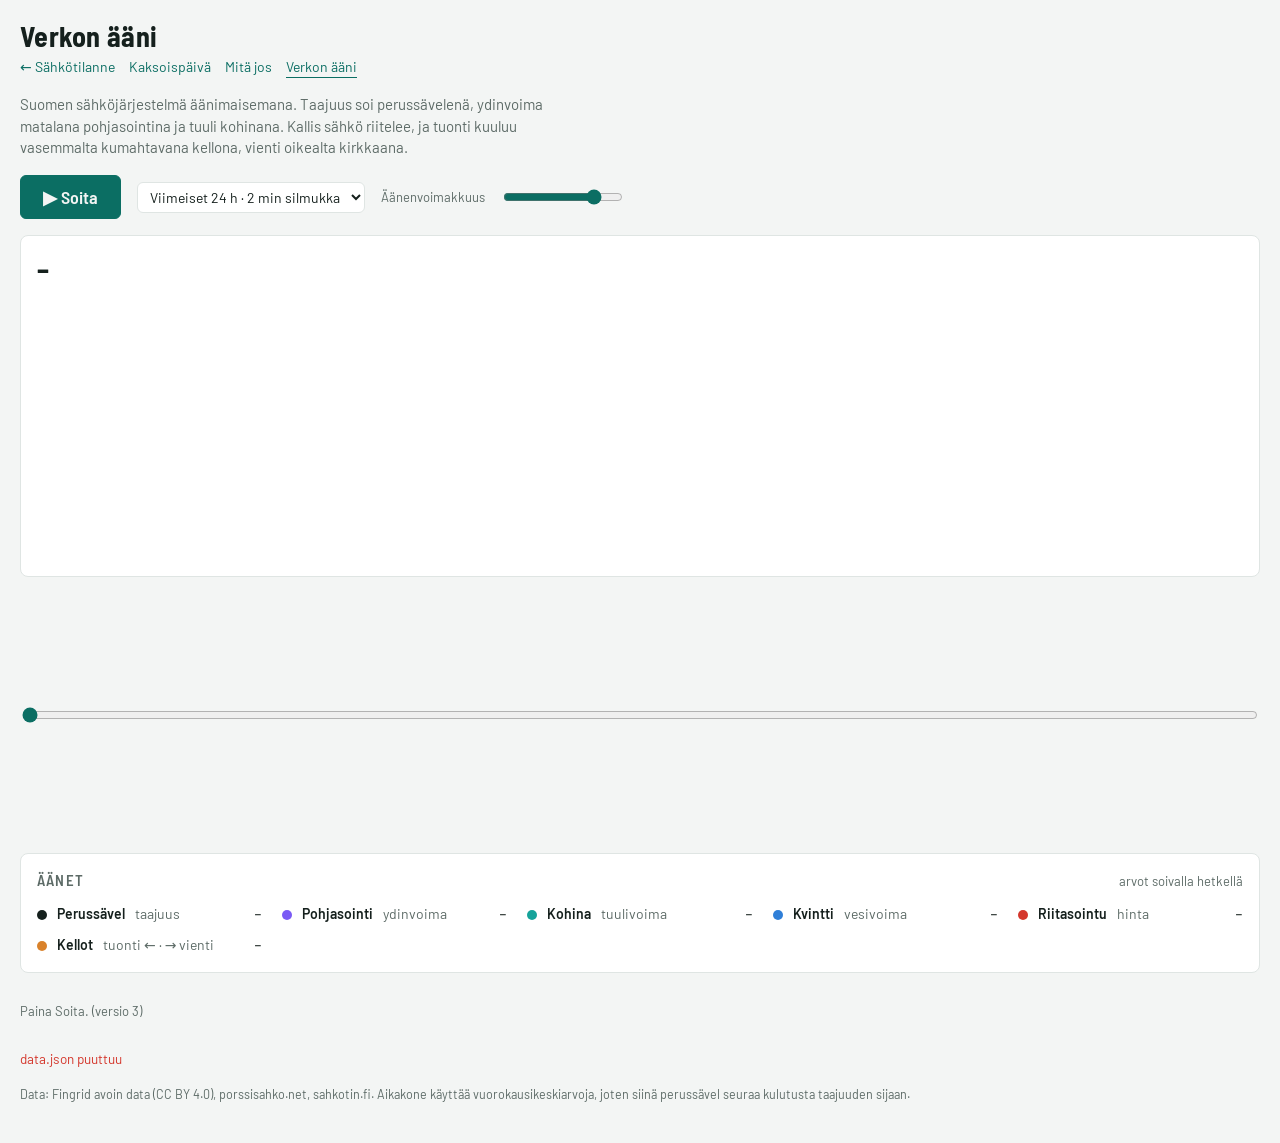
==== commit 6d1a7b54: "Verkon ääni: Soita-painikkeen rivi oli piilossa luokkanimen törmäyksen vuoksi Co-Authored-By: Claude" ====
--- a/site/aani.html
+++ b/site/aani.html
@@ -12,7 +12,7 @@
 .clock{position:absolute;left:16px;top:12px;font-family:var(--f-disp);font-size:28px;font-weight:700;pointer-events:none}
 .clock small{display:block;font:500 13px var(--f-mono);color:var(--muted)}
 .play{font:600 18px var(--f-disp);padding:10px 22px}
-.bar{display:flex;flex-wrap:wrap;gap:10px 16px;align-items:center}
+.playbar{display:flex;flex-wrap:wrap;gap:10px 16px;align-items:center}
 #scrub{flex:1 1 240px;accent-color:var(--accent)}
 .voices{display:grid;grid-template-columns:repeat(auto-fit,minmax(200px,1fr));gap:10px 20px;margin:0;padding:0;list-style:none;font-size:14px}
 .voices li{display:flex;gap:10px;align-items:baseline}
@@ -33,7 +33,7 @@
 </header>
 <p class="lead">Suomen sähköjärjestelmä äänimaisemana. Taajuus soi perussävelenä, ydinvoima matalana pohjasointina ja tuuli kohinana. Kallis sähkö riitelee, ja tuonti kuuluu vasemmalta kumahtavana kellona, vienti oikealta kirkkaana.</p>
 
-<div class="bar">
+<div class="playbar">
   <button class="btn primary play" id="play" type="button">▶ Soita</button>
   <select id="mode" aria-label="Tila">
     <option value="live">Viimeiset 24 h · 2 min silmukka</option>
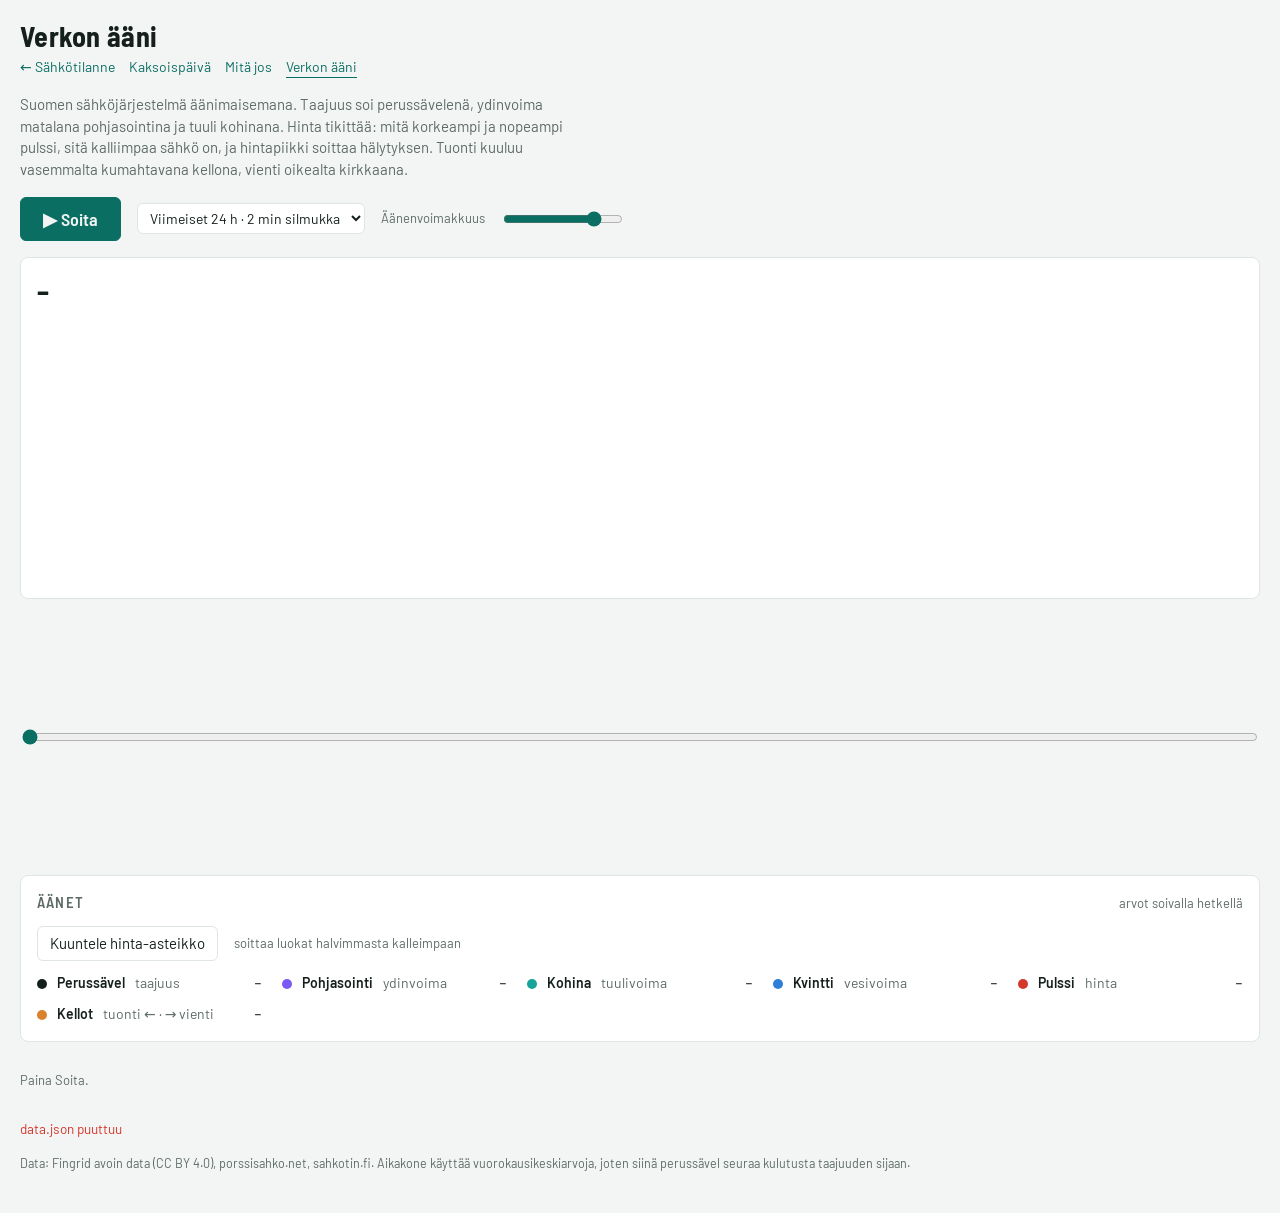
==== commit 0e88e88c: "Verkon ääni: hinta portaittaisena pulssina, piikkihälytys, negatiivisen hinnan kimallus, asteikkodem" ====
--- a/site/aani.html
+++ b/site/aani.html
@@ -31,7 +31,7 @@
     <nav class="nav"><a href="./">← Sähkötilanne</a><a href="kaksoispaiva.html">Kaksoispäivä</a><a href="mitajos.html">Mitä jos</a><a href="aani.html" aria-current="page">Verkon ääni</a></nav>
   </div>
 </header>
-<p class="lead">Suomen sähköjärjestelmä äänimaisemana. Taajuus soi perussävelenä, ydinvoima matalana pohjasointina ja tuuli kohinana. Kallis sähkö riitelee, ja tuonti kuuluu vasemmalta kumahtavana kellona, vienti oikealta kirkkaana.</p>
+<p class="lead">Suomen sähköjärjestelmä äänimaisemana. Taajuus soi perussävelenä, ydinvoima matalana pohjasointina ja tuuli kohinana. Hinta tikittää: mitä korkeampi ja nopeampi pulssi, sitä kalliimpaa sähkö on, ja hintapiikki soittaa hälytyksen. Tuonti kuuluu vasemmalta kumahtavana kellona, vienti oikealta kirkkaana.</p>
 
 <div class="playbar">
   <button class="btn primary play" id="play" type="button">▶ Soita</button>
@@ -51,16 +51,17 @@
 
 <section class="panel">
   <div class="head"><h2>Äänet</h2><span class="hmeta">arvot soivalla hetkellä</span></div>
+  <div class="playbar"><button class="btn" id="scale" type="button">Kuuntele hinta-asteikko</button><span class="hmeta" id="scaleNow">soittaa luokat halvimmasta kalleimpaan</span></div>
   <ul class="voices">
     <li><i style="background:var(--ink)"></i><b>Perussävel</b> <span id="vfLbl">taajuus</span><span class="num" id="vF">–</span></li>
     <li><i style="background:var(--nuc)"></i><b>Pohjasointi</b> <span>ydinvoima</span><span class="num" id="vN">–</span></li>
     <li><i style="background:var(--wind)"></i><b>Kohina</b> <span>tuulivoima</span><span class="num" id="vW">–</span></li>
     <li><i style="background:var(--hyd)"></i><b>Kvintti</b> <span>vesivoima</span><span class="num" id="vH">–</span></li>
-    <li><i style="background:var(--bad)"></i><b>Riitasointu</b> <span>hinta</span><span class="num" id="vP">–</span></li>
+    <li><i style="background:var(--bad)"></i><b>Pulssi</b> <span id="vPband">hinta</span><span class="num" id="vP">–</span></li>
     <li><i style="background:var(--chp)"></i><b>Kellot</b> <span>tuonti ← · → vienti</span><span class="num" id="vI">–</span></li>
   </ul>
 </section>
-<p class="hmeta" id="audioState" role="status">Paina Soita. (versio 3)</p>
+<p class="hmeta" id="audioState" role="status">Paina Soita.</p>
 <div class="err" id="err"></div>
 <footer>Data: Fingrid avoin data (CC BY 4.0), porssisahko.net, sahkotin.fi. Aikakone käyttää vuorokausikeskiarvoja, joten siinä perussävel seuraa kulutusta taajuuden sijaan.</footer>
 </div>
@@ -68,7 +69,18 @@
 <script src="lib.js"></script>
 <script>
 const MODES = { live:{dur:120}, machine:{dur:600} };
-const A = { ctx:null, playing:false, mode:"live", frames:[], pos:0, t0:0, bellAcc:0, nodes:null };
+const A = { ctx:null, playing:false, mode:"live", frames:[], pos:0, t0:0, bellAcc:0, nodes:null, nextPulse:0, band:-1 };
+// Hintaluokat (€/MWh, alv 0): sävel A-molli-pentatonisesta asteikosta ja pulssin väli sekunteina
+const BANDS = [
+  {max:0,        n:"negatiivinen",  f:220.0, iv:1.6},
+  {max:10,       n:"lähes ilmainen",f:261.6, iv:1.3},
+  {max:30,       n:"halpa",         f:293.7, iv:1.0},
+  {max:60,       n:"tavallinen",    f:329.6, iv:0.75},
+  {max:100,      n:"kallis",        f:392.0, iv:0.5},
+  {max:200,      n:"hyvin kallis",  f:440.0, iv:0.32},
+  {max:Infinity, n:"hintapiikki",   f:523.3, iv:0.18}
+];
+const bandOf = p => p==null ? -1 : BANDS.findIndex(b=>p<b.max);
 
 // ---------- data ----------
 async function buildLive(){
@@ -103,7 +115,7 @@
 function setup(){
   const ctx=new (window.AudioContext||window.webkitAudioContext)();
   const master=ctx.createGain(); master.gain.value=+$("vol").value;
-  const comp=ctx.createDynamicsCompressor(); const makeup=ctx.createGain(); makeup.gain.value=2.2; master.connect(comp).connect(makeup).connect(ctx.destination);
+  const comp=ctx.createDynamicsCompressor(); const makeup=ctx.createGain(); makeup.gain.value=1.6; const lim=ctx.createDynamicsCompressor(); lim.threshold.value=-4; lim.knee.value=0; lim.ratio.value=20; lim.attack.value=0.001; lim.release.value=0.1; const out=ctx.createGain(); out.gain.value=0.85; master.connect(comp).connect(makeup).connect(lim).connect(out).connect(ctx.destination);
   const verb=ctx.createConvolver(); { const len=ctx.sampleRate*2.5, ir=ctx.createBuffer(2,len,ctx.sampleRate); for(let c=0;c<2;c++){ const d=ir.getChannelData(c); for(let i=0;i<len;i++) d[i]=(Math.random()*2-1)*Math.pow(1-i/len,3); } verb.buffer=ir; }
   const wet=ctx.createGain(); wet.gain.value=0.35; verb.connect(wet).connect(master);
   const osc=(type,freq,dest,g=0)=>{ const o=ctx.createOscillator(); o.type=type; o.frequency.value=freq; const gn=ctx.createGain(); gn.gain.value=g; o.connect(gn).connect(dest); o.start(); return {o,g:gn}; };
@@ -121,6 +133,23 @@
   const wg=ctx.createGain(); wg.gain.value=0; ns.connect(bp).connect(wg); wg.connect(master); wg.connect(verb); ns.start();
   A.nodes={ctx,master,nucA,nucB,tone,dis,hyd,crystal,bp,wg,verb};
 }
+function pluck(freq, vol, t, dur=0.18){
+  const {ctx,master,verb}=A.nodes;
+  const o=ctx.createOscillator(), o2=ctx.createOscillator(), g=ctx.createGain();
+  o.type="triangle"; o.frequency.value=freq; o2.type="sine"; o2.frequency.value=freq*2;
+  const g2=ctx.createGain(); g2.gain.value=0.35; o2.connect(g2).connect(g);
+  g.gain.setValueAtTime(0.0001,t); g.gain.exponentialRampToValueAtTime(vol,t+0.005); g.gain.exponentialRampToValueAtTime(0.0001,t+dur);
+  o.connect(g); g.connect(master); g.connect(verb);
+  o.start(t); o2.start(t); o.stop(t+dur+0.05); o2.stop(t+dur+0.05);
+}
+function alarm(){
+  const t=A.nodes.ctx.currentTime+0.02;
+  [784,659.3,523.3,784,659.3,523.3].forEach((f,i)=>pluck(f,0.28,t+i*0.11,0.16));
+}
+function sparkle(){
+  const t=A.nodes.ctx.currentTime+0.02;
+  [880,1046.5,1318.5,1760].forEach((f,i)=>pluck(f,0.12,t+i*0.07,0.4));
+}
 function bell(freq, pan){
   const {ctx,master,verb}=A.nodes, t=ctx.currentTime;
   const o=ctx.createOscillator(), o2=ctx.createOscillator(), g=ctx.createGain(), p=ctx.createStereoPanner();
@@ -135,12 +164,21 @@
   const N=A.nodes, t=N.ctx.currentTime, k=0.25;
   const base = fr.f!=null ? 220*Math.pow(2,(fr.f-50)*5) : 165*Math.pow(2,((fr.c||9500)-9500)/4000);
   N.tone.o.frequency.setTargetAtTime(base,t,k); N.tone.g.gain.setTargetAtTime(0.16,t,k);
-  N.dis.o.frequency.setTargetAtTime(base*1.414,t,k); N.dis.g.gain.setTargetAtTime(clamp(((fr.p??0)-80)/250)*0.12,t,k);
+  N.dis.o.frequency.setTargetAtTime(base*1.414,t,k); N.dis.g.gain.setTargetAtTime(clamp(((fr.p??0)-200)/300)*0.05,t,k);
   N.hyd.o.frequency.setTargetAtTime(base*1.5,t,k); N.hyd.g.gain.setTargetAtTime(clamp((fr.h||0)/3200)*0.07,t,k);
   N.crystal.g.gain.setTargetAtTime((fr.p!=null&&fr.p<=0)?0.025:0,t,k);
   const nucG=clamp((fr.n||0)/4400)*0.09; N.nucA.g.gain.setTargetAtTime(nucG,t,k); N.nucB.g.gain.setTargetAtTime(nucG,t,k);
   const wn=clamp((fr.w||0)/(A.mode==="live"?8000:6000));
   N.wg.gain.setTargetAtTime(0.02+wn*0.35,t,k); N.bp.frequency.setTargetAtTime(300+wn*1400,t,k);
+  // hintapulssi
+  const bi=bandOf(fr.p);
+  if(bi>=0){
+    if(bi>=6 && A.band<6) alarm();
+    if(bi===0 && A.band!==0) sparkle();
+    A.band=bi;
+    if(A.nextPulse<t) A.nextPulse=t+0.05;
+    while(A.nextPulse<t+0.12){ pluck(BANDS[bi].f, 0.10+bi*0.03, A.nextPulse); A.nextPulse+=BANDS[bi].iv; }
+  }
   A.bellAcc += Math.abs(fr.i||0)/1000*dt*0.8;
   if(A.bellAcc>=1){ A.bellAcc=0; (fr.i||0)>0 ? bell(196,-0.7) : bell(784,0.7); }
 }
@@ -179,7 +217,7 @@
   $("clock").firstChild.textContent=fr.label; $("clockSub").textContent=fr.sub||"";
   $("vF").textContent = fr.f!=null ? fmt(fr.f,3)+" Hz" : fmt(fr.c)+" MW"; $("vfLbl").textContent = fr.f!=null ? "taajuus" : "kulutus";
   $("vN").textContent=fmt(fr.n)+" MW"; $("vW").textContent=fmt(fr.w)+" MW"; $("vH").textContent=fmt(fr.h)+" MW";
-  $("vP").textContent=fr.p==null?"–":fmt(fr.p,1)+" €/MWh"; $("vI").textContent=(fr.i>=0?"← ":"→ ")+fmt(Math.abs(fr.i||0))+" MW";
+  $("vP").textContent=fr.p==null?"–":fmt(fr.p,1)+" €/MWh"; { const b=bandOf(fr.p); $("vPband").textContent = b>=0 ? BANDS[b].n : "hinta"; } $("vI").textContent=(fr.i>=0?"← ":"→ ")+fmt(Math.abs(fr.i||0))+" MW";
 }
 
 // ---------- ohjaus ----------
@@ -213,6 +251,21 @@
   el.play().catch(()=>{}); A.unlock=el;
 }
 function audioStatus(msg){ $("audioState").textContent=msg; }
+$("scale").onclick=async()=>{
+  try{
+    if(!A.nodes) setup(); unlockIOS(); await A.nodes.ctx.resume();
+    A.nodes.master.gain.setTargetAtTime(+$("vol").value,A.nodes.ctx.currentTime,0.05);
+    let t=A.nodes.ctx.currentTime+0.1;
+    BANDS.forEach((b,i)=>{
+      for(let k=0;k<4;k++) pluck(b.f,0.10+i*0.03,t+k*Math.min(b.iv,0.45));
+      const at=t; setTimeout(()=>{ $("scaleNow").textContent=`${b.n} (${i===0?"alle 0":i===6?"yli 200":BANDS[i-1].max+"–"+b.max} €/MWh)`; }, (at-A.nodes.ctx.currentTime)*1000);
+      t+=4*Math.min(b.iv,0.45)+0.5;
+    });
+    setTimeout(()=>{ alarm(); $("scaleNow").textContent="hälytys: hinta nousee piikkiin"; }, (t-A.nodes.ctx.currentTime)*1000);
+    setTimeout(()=>{ sparkle(); $("scaleNow").textContent="kimallus: hinta painuu negatiiviseksi"; }, (t+1.2-A.nodes.ctx.currentTime)*1000);
+    setTimeout(()=>{ $("scaleNow").textContent="soittaa luokat halvimmasta kalleimpaan"; if(!A.playing) A.nodes.master.gain.setTargetAtTime(0,A.nodes.ctx.currentTime,0.3); }, (t+3-A.nodes.ctx.currentTime)*1000);
+  }catch(e){ audioStatus("Asteikon soitto epäonnistui: "+e.message); }
+};
 addEventListener("error",e=>audioStatus("Virhe: "+(e.message||e.error)));
 addEventListener("unhandledrejection",e=>audioStatus("Virhe: "+(e.reason&&e.reason.message||e.reason)));
 if(!(window.AudioContext||window.webkitAudioContext)) audioStatus("Tämä selain ei tue Web Audiota, joten ääni ei toimi tässä näkymässä. Avaa sivu Chromessa.");
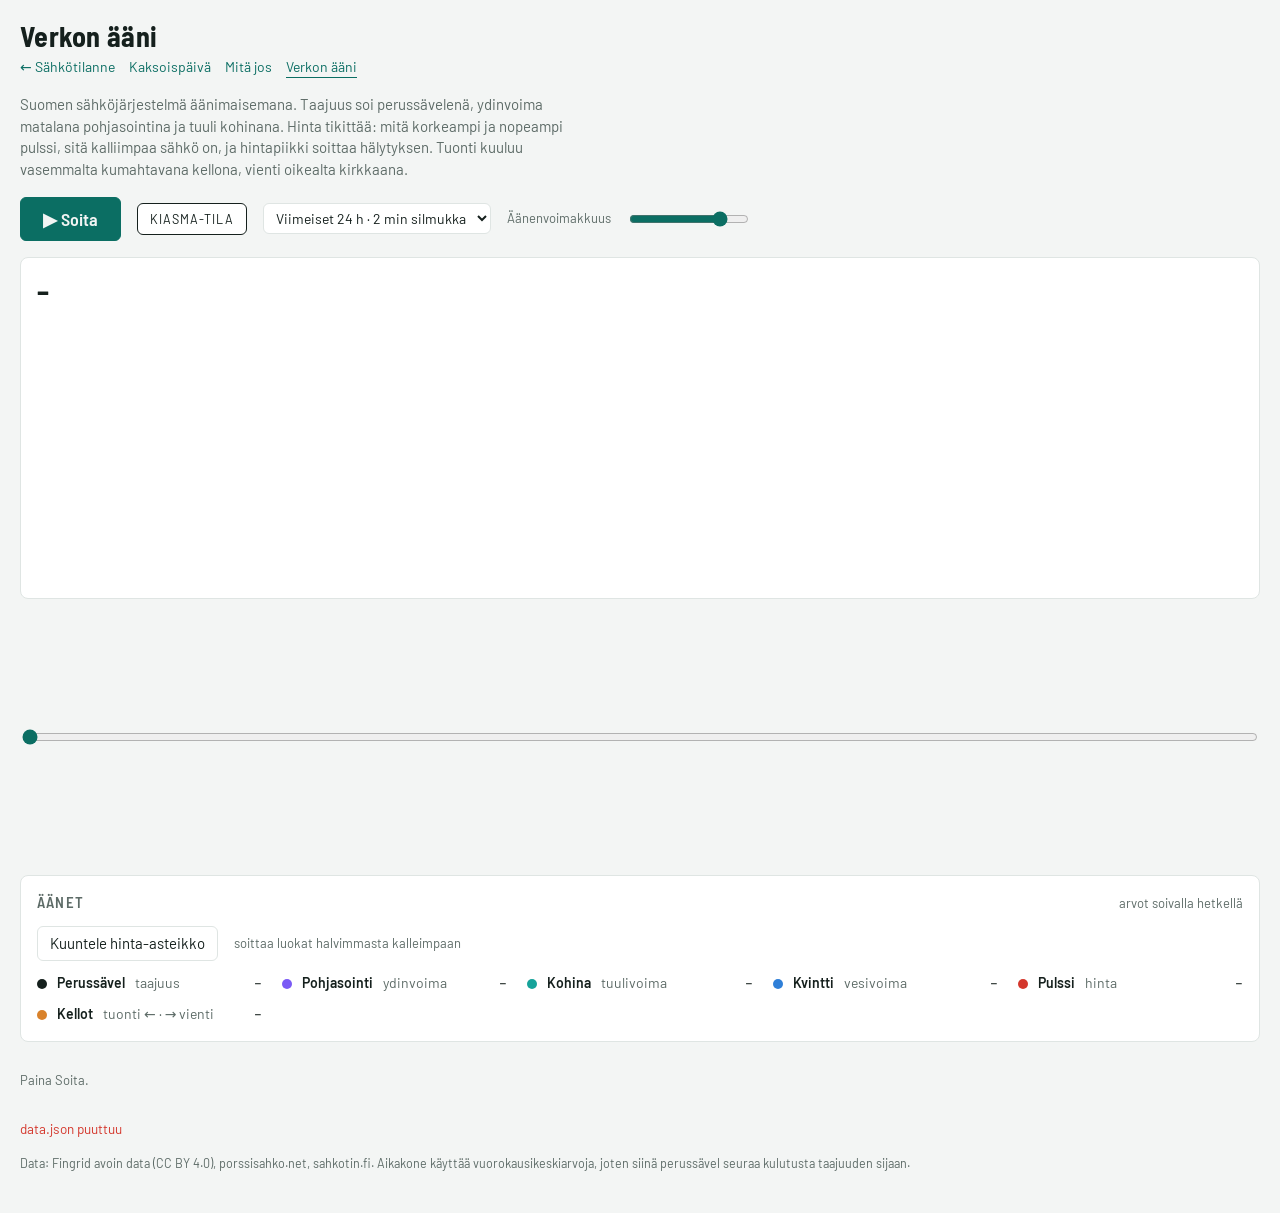
==== commit a7b900d8: "Verkon ääni: Kiasma-tila (kokoruudun installaatio, väripinnat, fragmentit, teoskortti) Co-Authored-B" ====
--- a/site/aani.html
+++ b/site/aani.html
@@ -21,9 +21,31 @@
 .voices span{color:var(--muted)}
 .voices .num{margin-left:auto;color:var(--ink);font-family:var(--f-mono);font-size:13px}
 @media (prefers-reduced-motion:reduce){#cv{height:200px}}
+/* Kiasma-tila */
+#art{position:fixed;inset:0;z-index:50;background:#0c0c0e;color:#ece8df;overflow:hidden}
+#artcv{position:absolute;inset:0;width:100%;height:100%;display:block}
+#frag{position:absolute;left:50%;top:42%;transform:translate(-50%,-50%);width:min(86vw,820px);margin:0;text-align:center;
+  font:300 clamp(22px,4.2vw,44px)/1.25 var(--f-disp);letter-spacing:.01em;text-wrap:balance;opacity:0;transition:opacity 2.6s ease;text-shadow:0 1px 24px rgba(0,0,0,.45)}
+#frag.on{opacity:.95}
+#label{position:absolute;left:max(20px,env(safe-area-inset-left,0px));bottom:max(20px,env(safe-area-inset-bottom,0px));max-width:min(340px,calc(100vw - 40px));
+  background:#f3f1ec;color:#141414;padding:14px 16px 16px;font:13px/1.45 var(--f-body);box-shadow:0 2px 30px rgba(0,0,0,.35)}
+#label b{display:block;font:600 17px/1.2 var(--f-disp);font-style:italic}
+#label .who{display:block;font-weight:600;margin-top:2px}
+#label .meta{display:block;color:#555;font-size:12px;margin-top:6px}
+#label p{margin:8px 0 0;font-size:12.5px;color:#333}
+#artExit{position:absolute;top:max(16px,env(safe-area-inset-top,0px));right:max(16px,env(safe-area-inset-right,0px));background:transparent;color:#ece8df;border:1px solid rgba(236,232,223,.4);padding:6px 12px;font:13px var(--f-body);letter-spacing:.06em;text-transform:uppercase;cursor:pointer}
+#artExit:focus-visible{outline:2px solid #ece8df;outline-offset:2px}
+.btn.kiasma{border-color:var(--ink);letter-spacing:.08em;text-transform:uppercase;font-size:12.5px}
+@media (prefers-reduced-motion:reduce){#frag{transition:none}}
 </style>
 </head>
 <body>
+<div id="art" hidden role="dialog" aria-label="Kiasma-tila">
+  <canvas id="artcv"></canvas>
+  <p id="frag" aria-live="polite"></p>
+  <aside id="label"><b id="lTitle"></b><span class="who">Aleksi Heinonen &amp; Suomen sähköjärjestelmä</span><span class="meta" id="lMeta"></span><p id="lText"></p></aside>
+  <button id="artExit" type="button">Poistu galleriasta</button>
+</div>
 <div class="wrap">
 <header>
   <div>
@@ -35,6 +57,7 @@
 
 <div class="playbar">
   <button class="btn primary play" id="play" type="button">▶ Soita</button>
+  <button class="btn kiasma" id="artBtn" type="button">Kiasma-tila</button>
   <select id="mode" aria-label="Tila">
     <option value="live">Viimeiset 24 h · 2 min silmukka</option>
     <option value="machine">Aikakone 2015 → nyt · 10 min</option>
@@ -117,7 +140,7 @@
   const master=ctx.createGain(); master.gain.value=+$("vol").value;
   const comp=ctx.createDynamicsCompressor(); const makeup=ctx.createGain(); makeup.gain.value=1.6; const lim=ctx.createDynamicsCompressor(); lim.threshold.value=-4; lim.knee.value=0; lim.ratio.value=20; lim.attack.value=0.001; lim.release.value=0.1; const out=ctx.createGain(); out.gain.value=0.85; master.connect(comp).connect(makeup).connect(lim).connect(out).connect(ctx.destination);
   const verb=ctx.createConvolver(); { const len=ctx.sampleRate*2.5, ir=ctx.createBuffer(2,len,ctx.sampleRate); for(let c=0;c<2;c++){ const d=ir.getChannelData(c); for(let i=0;i<len;i++) d[i]=(Math.random()*2-1)*Math.pow(1-i/len,3); } verb.buffer=ir; }
-  const wet=ctx.createGain(); wet.gain.value=0.35; verb.connect(wet).connect(master);
+  const wet=ctx.createGain(); wet.gain.value=A.art?0.85:0.35; verb.connect(wet).connect(master);
   const osc=(type,freq,dest,g=0)=>{ const o=ctx.createOscillator(); o.type=type; o.frequency.value=freq; const gn=ctx.createGain(); gn.gain.value=g; o.connect(gn).connect(dest); o.start(); return {o,g:gn}; };
   // pohjasointi: kaksi hieman eri vireistä sahaa alipäästön läpi
   const lp=ctx.createBiquadFilter(); lp.type="lowpass"; lp.frequency.value=700; lp.connect(master); lp.connect(verb);
@@ -131,7 +154,7 @@
   const ns=ctx.createBufferSource(); ns.buffer=noiseBuffer(ctx); ns.loop=true;
   const bp=ctx.createBiquadFilter(); bp.type="bandpass"; bp.Q.value=0.8; bp.frequency.value=500;
   const wg=ctx.createGain(); wg.gain.value=0; ns.connect(bp).connect(wg); wg.connect(master); wg.connect(verb); ns.start();
-  A.nodes={ctx,master,nucA,nucB,tone,dis,hyd,crystal,bp,wg,verb};
+  A.nodes={ctx,master,nucA,nucB,tone,dis,hyd,crystal,bp,wg,verb,wet};
 }
 function pluck(freq, vol, t, dur=0.18){
   const {ctx,master,verb}=A.nodes;
@@ -177,7 +200,7 @@
     if(bi===0 && A.band!==0) sparkle();
     A.band=bi;
     if(A.nextPulse<t) A.nextPulse=t+0.05;
-    while(A.nextPulse<t+0.12){ pluck(BANDS[bi].f, 0.10+bi*0.03, A.nextPulse); A.nextPulse+=BANDS[bi].iv; }
+    while(A.nextPulse<t+0.12){ A.art ? pluck(BANDS[bi].f/2, (0.10+bi*0.03)*0.8, A.nextPulse, 1.6) : pluck(BANDS[bi].f, 0.10+bi*0.03, A.nextPulse); A.nextPulse+=BANDS[bi].iv*(A.art?2.6:1); }
   }
   A.bellAcc += Math.abs(fr.i||0)/1000*dt*0.8;
   if(A.bellAcc>=1){ A.bellAcc=0; (fr.i||0)>0 ? bell(196,-0.7) : bell(784,0.7); }
@@ -225,7 +248,7 @@
 function loop(now){
   if(A.playing){
     const dt=Math.min(0.1,(now-last)/1000); last=now;
-    A.pos += dt*(A.frames.length-1)/MODES[A.mode].dur;
+    A.pos += dt*(A.frames.length-1)/(MODES[A.mode].dur*(A.art?4:1));
     if(A.pos>=A.frames.length-1) A.pos = A.mode==="live" ? 0 : A.frames.length-1;
     if(A.mode==="machine" && A.pos>=A.frames.length-1) stop();
     const fr=frameAt(A.pos); voice(fr,dt); readout(fr);
@@ -251,6 +274,91 @@
   el.play().catch(()=>{}); A.unlock=el;
 }
 function audioStatus(msg){ $("audioState").textContent=msg; }
+
+// ---------- Kiasma-tila ----------
+const ART = { raf:0, lastFrag:0, fragIdx:-1, t0:0, seed:Math.random()*1000 };
+const HUES = [212, 196, 172, 44, 26, 6, 338];   // hintaluokat: syvä sininen → karmiini
+const F1 = v => fmt(v,1), F0 = v => fmt(Math.abs(v||0));
+const FRAGS = [
+  fr => `${F0(fr.n)} megawattia uraania muistaa olleensa kiveä.`,
+  fr => fr.w>3000 ? `Tuuli, ${F0(fr.w)} megawattia. Kukaan ei pyytänyt sitä puhaltamaan.` : `Vain ${F0(fr.w)} megawattia tuulta. Tyyneys on myös sähköä, jota ei ole.`,
+  fr => fr.f!=null ? `${fmt(fr.f,3)} hertsiä. Verkko pidättää hengitystään.` : `Kulutus ${F0(fr.c)} megawattia. Kansakunta keittää kahvia yhtä aikaa.`,
+  fr => fr.i>0 ? `Naapurit antavat ${F0(fr.i)} megawattia. Otamme vastaan sanomatta kiitos.` : `Annamme pois ${F0(fr.i)} megawattia. Lahja, jota ei voi palauttaa.`,
+  fr => `Vesi, ${F0(fr.h)} megawattia. Joki on aina ollut akku.`,
+  fr => fr.p==null ? `Hinta on tuntematon. Kuten kaikki tuleva.` : fr.p<0 ? `${F1(fr.p)} euroa. Sähkö maksaa sinulle siitä, että olet olemassa.` : fr.p>200 ? `${F0(fr.p)} euroa megawattitunnilta. Järjestelmä sanoo jotain, mitä emme halua kuulla.` : `${F1(fr.p)} euroa megawattitunnilta. Arvo on sopimus, jota kukaan ei allekirjoittanut.`,
+  fr => `Kulutus ${F0(fr.c)}. Jokainen megawatti on jonkun ilta.`,
+  fr => `50 hertsiä ei ole luku vaan lupaus.`,
+  fr => `Tämä teos ei koskaan valmistu. Se vain tasapainottuu.`,
+];
+function artTitle(fr){
+  const b=bandOf(fr.p);
+  if(b===0) return "Ylijäämän ylistys";
+  if(b===6) return `Hintapiikki nro ${Math.floor(fr.p)}`;
+  if((fr.w||0)>5000) return "Tuulen omistusoikeudesta";
+  if((fr.i||0)>2000) return "Tuonti ilman kiitosta";
+  return "Nimetön (50 Hz)";
+}
+function artLabel(fr){
+  $("lTitle").textContent=artTitle(fr);
+  $("lMeta").textContent=`${A.mode==="live"?"2026":"2015–2026"} · Fingridin avoin data, pörssihinta, Web Audio, epävarmuus · ${fmt(Math.round((fr.n||0)+(fr.w||0)+(fr.h||0)))} MW × ∞ · Kantaverkon kokoelma`;
+  const b=bandOf(fr.p);
+  $("lText").textContent = `Teos kuuntelee Suomen sähköjärjestelmää sellaisena kuin se on: ${fmt(fr.c)} megawattia tarvetta, jota ${fmt(fr.w)} megawattia tuulta, ${fmt(fr.n)} megawattia ydinvoimaa ja ${fmt(fr.h)} megawattia vettä yrittävät tavoittaa. `
+    + (b>=5 ? "Kun hinta nousee, väri kuumenee ja pulssi kiihtyy: niukkuus tehdään näkyväksi ja kuuluvaksi. " : (b>=0 && b<=1) ? "Ylijäämässä väri viilenee ja aika venyy, ikään kuin energia itse lepäisi. " : "Väri hengittää hinnan mukana, hitaasti, kuten kaikki infrastruktuuri. ")
+    + "Katsoja on osa kuormaa.";
+}
+function artDraw(now){
+  const cv=$("artcv"), g=cv.getContext("2d"), dpr=Math.min(2,devicePixelRatio||1), W=cv.clientWidth, H=cv.clientHeight;
+  if(!W||!H){ ART.raf=requestAnimationFrame(artDraw); return; }
+  if(cv.width!==Math.round(W*dpr)){ cv.width=Math.round(W*dpr); cv.height=Math.round(H*dpr); }
+  g.setTransform(dpr,0,0,dpr,0,0);
+  const fr=A.frames.length?frameAt(A.pos):{}, b=Math.max(0,bandOf(fr.p)), hue=HUES[b];
+  const tt=(now-ART.t0)/1000, breath=Math.sin(tt*0.21)*0.5+0.5, dev=fr.f!=null?clamp(Math.abs(fr.f-50)/0.1):0.2;
+  g.filter="none"; g.fillStyle=`hsl(${hue} 30% 7%)`; g.fillRect(0,0,W,H);
+  // kolme Rothko-pintaa: ydin, tuuli, vesi
+  const fields=[ {v:clamp((fr.n||0)/4400), h:hue, s:35, l:30}, {v:clamp((fr.w||0)/8000), h:hue+28, s:55, l:44}, {v:clamp((fr.h||0)/3300), h:hue-24, s:40, l:24} ];
+  const mx=W*0.09, gap=H*0.035; let y=H*0.07;
+  const total=fields.reduce((a,f)=>a+0.35+f.v,0), avail=H*0.86-gap*2;
+  g.filter=`blur(${Math.round(18+breath*14+dev*10)}px)`;
+  fields.forEach((f,i)=>{
+    const hh=avail*(0.35+f.v)/total, wob=Math.sin(tt*0.13+i*2.1+ART.seed)*W*0.012*(1+dev*3);
+    g.fillStyle=`hsl(${f.h} ${f.s}% ${f.l+breath*6}% / .92)`;
+    g.fillRect(mx+wob, y, W-2*mx-wob*0.5, hh);
+    y+=hh+gap;
+  });
+  g.filter="none";
+  // rae
+  g.fillStyle="rgba(255,255,255,.035)";
+  for(let i=0;i<260;i++) g.fillRect(Math.random()*W, Math.random()*H, 1.2, 1.2);
+  // fragmentit
+  if(now-ART.lastFrag>11000 && A.frames.length){
+    ART.lastFrag=now; const el=$("frag"); el.classList.remove("on");
+    setTimeout(()=>{ let k; do{ k=Math.floor(Math.random()*FRAGS.length); }while(k===ART.fragIdx && FRAGS.length>1); ART.fragIdx=k;
+      el.textContent=FRAGS[k](frameAt(A.pos)); el.classList.add("on"); artLabel(frameAt(A.pos)); }, 2700);
+  }
+  ART.raf=requestAnimationFrame(artDraw);
+}
+async function enterArt(){
+  A.art=true; $("art").hidden=false; document.body.style.overflow="hidden";
+  try{ await document.documentElement.requestFullscreen?.(); }catch(e){}
+  if(A.nodes) A.nodes.wet.gain.setTargetAtTime(0.85,A.nodes.ctx.currentTime,1.5);
+  ART.t0=performance.now(); ART.lastFrag=performance.now()-8000;
+  if(A.frames.length) artLabel(frameAt(A.pos));
+  cancelAnimationFrame(ART.raf); ART.raf=requestAnimationFrame(artDraw);
+  $("artExit").focus();
+  if(!A.playing){ try{ await playClick(); }catch(e){ audioStatus("Ääni ei käynnistynyt: "+e.message); } }
+}
+function exitArt(){
+  A.art=false; $("art").hidden=true; document.body.style.overflow=""; cancelAnimationFrame(ART.raf);
+  $("frag").classList.remove("on");
+  if(A.nodes) A.nodes.wet.gain.setTargetAtTime(0.35,A.nodes.ctx.currentTime,0.8);
+  if(document.fullscreenElement) document.exitFullscreen?.().catch(()=>{});
+  $("artBtn").focus();
+}
+$("artBtn").onclick=()=>enterArt().catch(e=>audioStatus("Kiasma-tila epäonnistui: "+e.message));
+$("artExit").onclick=exitArt;
+addEventListener("keydown",e=>{ if(e.key==="Escape" && A.art) exitArt(); });
+document.addEventListener("fullscreenchange",()=>{ if(!document.fullscreenElement && A.art && !$("art").hidden){ /* käyttäjä poistui kokoruudusta: installaatio jatkuu ikkunassa */ } });
+
 $("scale").onclick=async()=>{
   try{
     if(!A.nodes) setup(); unlockIOS(); await A.nodes.ctx.resume();
